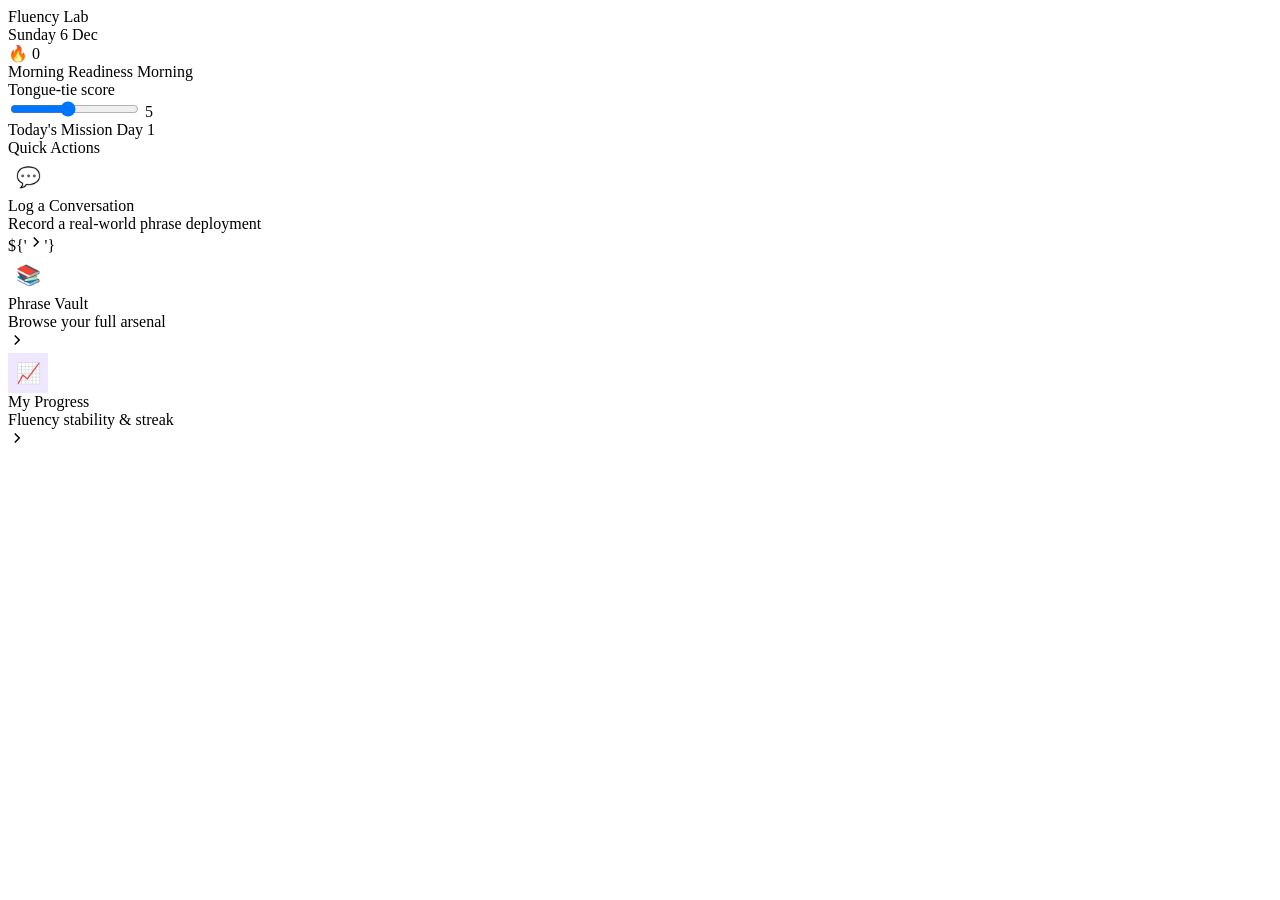
==== index.html @ 678315f2 "Add files via upload" ====
<!DOCTYPE html>
<html lang="en">
<head>
  <meta charset="UTF-8">
  <meta name="viewport" content="width=device-width, initial-scale=1.0, viewport-fit=cover">
  <meta name="theme-color" content="#0A0E1A">
  <meta name="apple-mobile-web-app-capable" content="yes">
  <meta name="apple-mobile-web-app-status-bar-style" content="black-translucent">
  <meta name="apple-mobile-web-app-title" content="Fluency Lab">
  <title>Fluency Lab</title>
  <link rel="manifest" href="manifest.json">
  <link rel="apple-touch-icon" href="assets/icons/icon-192.png">
  <link rel="stylesheet" href="css/design-system.css">
</head>
<body>
<div class="app-shell">

  <!-- HEADER -->
  <header class="app-header">
    <div>
      <div class="header-title">Fluency Lab</div>
      <div class="header-subtitle" id="headerDate"></div>
    </div>
    <div class="flex items-center gap-3">
      <span class="badge badge-teal" id="streakBadge">🔥 0</span>
    </div>
  </header>

  <!-- CONTENT -->
  <main class="app-content">

    <!-- MORNING STATUS -->
    <section class="card mb-4" id="morningCard">
      <div class="flex items-center justify-between mb-3">
        <span class="subheading">Morning Readiness</span>
        <span class="badge badge-muted" id="timeOfDayBadge">Morning</span>
      </div>

      <div class="flex items-center gap-3 mb-4">
        <div class="flex-1">
          <div class="body-sm text-secondary mb-2">Tongue-tie score</div>
          <div class="slider-wrap">
            <input type="range" class="slider" id="tongueTieSlider" min="1" max="10" value="5">
            <span class="slider-label" id="tongueTieValue">5</span>
          </div>
        </div>
      </div>

      <div id="warmupSection">
        <!-- Shows either warmup button or done state -->
      </div>
    </section>

    <!-- TODAY'S MISSION -->
    <section id="missionSection">
      <div class="section-header">
        <span class="section-title">Today's Mission</span>
        <span class="body-xs text-muted" id="dayCounter">Day 1</span>
      </div>

      <div id="missionContent">
        <!-- Populated by JS -->
      </div>
    </section>

    <!-- QUICK ACTIONS -->
    <section class="mt-6">
      <div class="section-header">
        <span class="section-title">Quick Actions</span>
      </div>

      <div class="list">
        <div class="list-item" onclick="NAV.go('log.html')">
          <div style="width:40px;height:40px;border-radius:var(--radius-md);background:var(--amber-glow);display:flex;align-items:center;justify-content:center;font-size:20px;">💬</div>
          <div class="list-item-content">
            <div class="list-item-title">Log a Conversation</div>
            <div class="list-item-subtitle">Record a real-world phrase deployment</div>
          </div>
          <div class="list-item-right">${'<svg width="18" height="18" viewBox="0 0 24 24" fill="none" stroke="currentColor" stroke-width="2"><polyline points="9 18 15 12 9 6"/></svg>'}</div>
        </div>

        <div class="list-item" onclick="NAV.go('phrases.html')">
          <div style="width:40px;height:40px;border-radius:var(--radius-md);background:var(--teal-glow);display:flex;align-items:center;justify-content:center;font-size:20px;">📚</div>
          <div class="list-item-content">
            <div class="list-item-title">Phrase Vault</div>
            <div class="list-item-subtitle">Browse your full arsenal</div>
          </div>
          <div class="list-item-right"><svg width="18" height="18" viewBox="0 0 24 24" fill="none" stroke="currentColor" stroke-width="2"><polyline points="9 18 15 12 9 6"/></svg></div>
        </div>

        <div class="list-item" onclick="NAV.go('progress.html')">
          <div style="width:40px;height:40px;border-radius:var(--radius-md);background:rgba(139,92,246,0.15);display:flex;align-items:center;justify-content:center;font-size:20px;">📈</div>
          <div class="list-item-content">
            <div class="list-item-title">My Progress</div>
            <div class="list-item-subtitle">Fluency stability & streak</div>
          </div>
          <div class="list-item-right"><svg width="18" height="18" viewBox="0 0 24 24" fill="none" stroke="currentColor" stroke-width="2"><polyline points="9 18 15 12 9 6"/></svg></div>
        </div>
      </div>
    </section>

  </main>

  <!-- TAB BAR -->
  <div id="tabBar"></div>

</div>

<script src="js/app.js"></script>
<script src="js/airtable.js"></script>
<script src="js/audio.js"></script>
<script>
document.addEventListener('DOMContentLoaded', async () => {

  // ─── HEADER DATE ───────────────────────────
  document.getElementById('headerDate').textContent =
    new Date().toLocaleDateString('en-IN', { weekday: 'long', month: 'short', day: 'numeric' });
  document.getElementById('timeOfDayBadge').textContent = TIME.timeOfDay();
  document.getElementById('streakBadge').textContent = `🔥 ${STORE.getStreak()}`;

  // ─── TAB BAR ───────────────────────────────
  document.getElementById('tabBar').innerHTML = buildTabBar('today');

  // ─── TONGUE TIE SLIDER ─────────────────────
  const slider = document.getElementById('tongueTieSlider');
  const sliderVal = document.getElementById('tongueTieValue');
  const savedScore = STORE.getTongueTieScore();
  if (savedScore) { slider.value = savedScore; sliderVal.textContent = savedScore; }

  slider.addEventListener('input', () => {
    sliderVal.textContent = slider.value;
    STORE.setTongueTieScore(parseInt(slider.value));
  });

  // ─── WARMUP STATUS ─────────────────────────
  const warmupDone = STORE.getWarmupDone();
  const warmupSection = document.getElementById('warmupSection');

  if (warmupDone) {
    warmupSection.innerHTML = `
      <div class="flex items-center gap-2" style="color:var(--teal);">
        <svg width="18" height="18" viewBox="0 0 24 24" fill="none" stroke="currentColor" stroke-width="2.5">
          <polyline points="20 6 9 17 4 12"/>
        </svg>
        <span class="body-sm" style="color:var(--teal);">Warm-up complete</span>
      </div>
    `;
  } else {
    warmupSection.innerHTML = `
      <button class="btn btn-secondary w-full" onclick="NAV.go('warmup.html')">
        🌅 Start Morning Warm-Up
      </button>
    `;
  }

  // ─── TODAY'S MISSION ───────────────────────
  const missionContent = document.getElementById('missionContent');
  showLoading(missionContent, 'Loading your mission...');

  try {
    const mission = await AIRTABLE.getTodayMission();

    if (!mission) {
      missionContent.innerHTML = `
        <div class="card">
          <div class="empty-state" style="padding: 2rem 0;">
            <div class="empty-icon">📋</div>
            <p class="empty-title">No mission yet</p>
            <p class="empty-description">Your daily mission will appear here once set up in Airtable.</p>
          </div>
        </div>
      `;
      return;
    }

    const f = mission.fields;

    // Fetch linked character and phrases
    const [character, phrases, situation] = await Promise.all([
      f['Today\'s Character']?.[0] ? AIRTABLE.getCharacterById(f['Today\'s Character'][0]) : null,
      AIRTABLE.getTodayPhrases(),
      f['Today\'s Situation']?.[0] ? AIRTABLE.getSituationById(f['Today\'s Situation'][0]) : null,
    ]);

    const charName = character?.fields?.['Character Name'] || 'Patrick Jane';
    const charArchetype = character?.fields?.['Archetype Title'] || 'The Charming Consultant';
    const weekNum = character?.fields?.['Week Assigned'] || 1;
    const sitName = situation?.fields?.['Situation Name'] || 'Difficult Client Call';
    const sitDiff = situation?.fields?.['Difficulty Level'] || 'Medium';

    document.getElementById('dayCounter').textContent =
      `Week ${weekNum} · ${TIME.timeOfDay()}`;

    missionContent.innerHTML = `
      <div class="card-teal fade-in">

        <!-- Character -->
        <div class="flex items-center gap-3 mb-4">
          <div style="width:52px;height:52px;border-radius:var(--radius-md);background:var(--navy);display:flex;align-items:center;justify-content:center;font-size:28px;border:1px solid var(--navy-border);">🎭</div>
          <div>
            <div class="heading">${charName}</div>
            <div class="body-sm text-secondary">${charArchetype}</div>
          </div>
          <div class="badge badge-teal ml-auto">Week ${weekNum}</div>
        </div>

        <!-- Today's Phrases -->
        <div class="mb-4">
          <div class="subheading mb-2">Today's Phrases</div>
          <div class="list" style="gap:var(--space-2);">
            ${phrases.map(p => `
              <div style="display:flex;align-items:center;gap:var(--space-2);padding:var(--space-2) 0;">
                <div style="width:6px;height:6px;border-radius:50%;background:var(--teal);flex-shrink:0;"></div>
                <span class="body-sm">${p.fields['Phrase Text']}</span>
              </div>
            `).join('')}
          </div>
        </div>

        <div class="divider"></div>

        <!-- Situation -->
        <div class="flex items-center justify-between mb-4">
          <div>
            <div class="subheading mb-1">Situation</div>
            <div class="body-md">${sitName}</div>
          </div>
          <div>${difficultyDots(sitDiff)}</div>
        </div>

        <!-- CTA -->
        <button class="btn btn-primary btn-lg" onclick="NAV.go('practice.html', { missionId: '${mission.id}' })">
          Start 15-Min Session →
        </button>
      </div>
    `;

  } catch (err) {
    showError(missionContent, 'Could not load today\'s mission.', () => location.reload());
    console.error(err);
  }

});
</script>
</body>
</html>
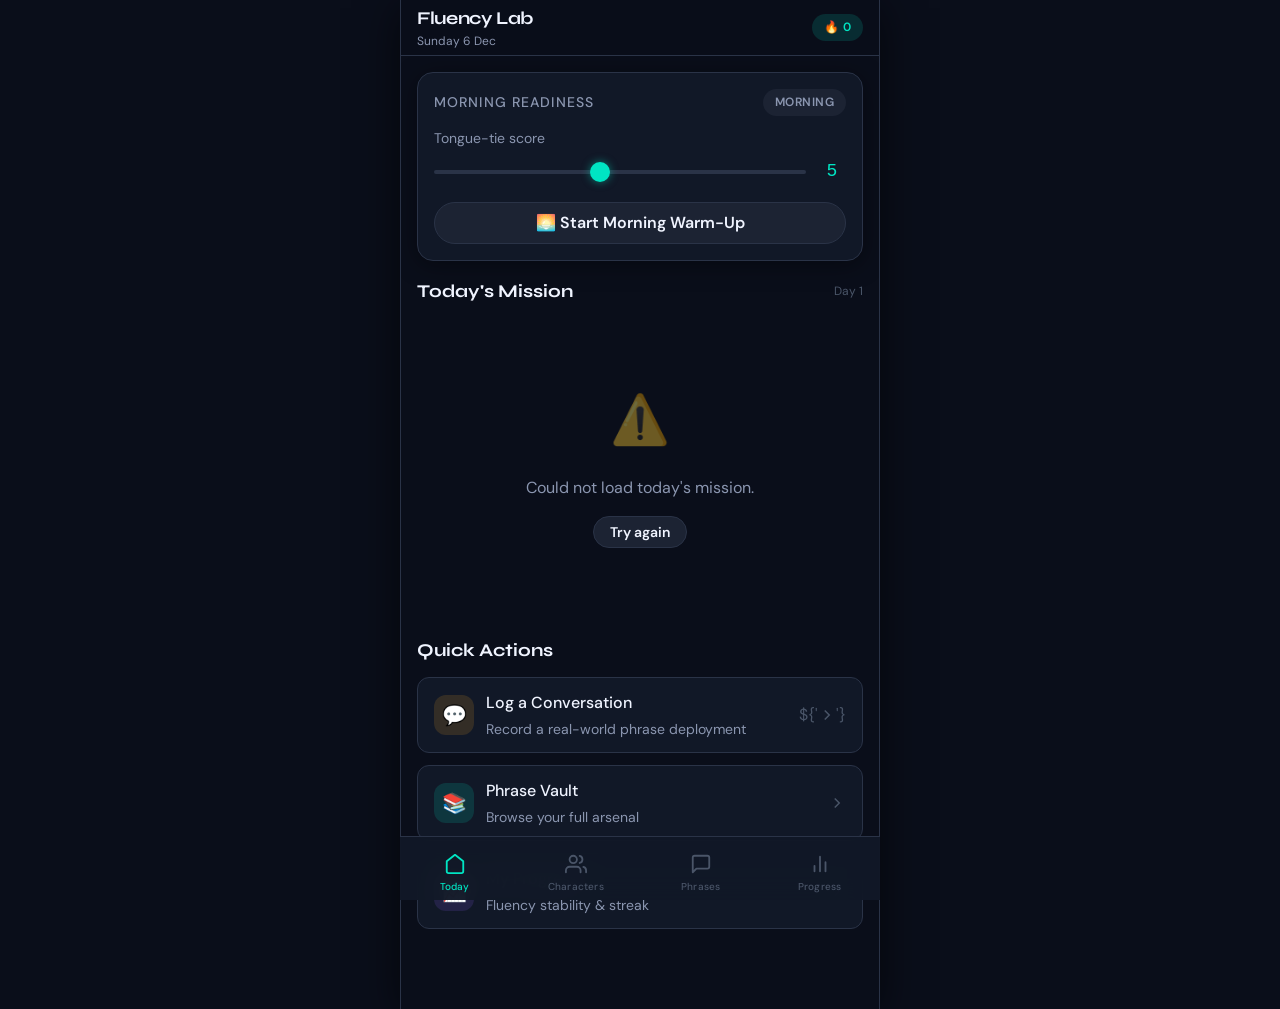
==== commit a9682851: "fix: correct CSS/JS file paths in index.html and warmup.html Files were uploaded flat to repo root b" ====
--- a/index.html
+++ b/index.html
@@ -10,7 +10,7 @@
   <title>Fluency Lab</title>
   <link rel="manifest" href="manifest.json">
   <link rel="apple-touch-icon" href="assets/icons/icon-192.png">
-  <link rel="stylesheet" href="css/design-system.css">
+  <link rel="stylesheet" href="design-system.css">
 </head>
 <body>
 <div class="app-shell">
@@ -106,9 +106,9 @@
 
 </div>
 
-<script src="js/app.js"></script>
-<script src="js/airtable.js"></script>
-<script src="js/audio.js"></script>
+<script src="app.js"></script>
+<script src="airtable.js"></script>
+<script src="audio.js"></script>
 <script>
 document.addEventListener('DOMContentLoaded', async () => {
 
--- a/design-system.css
+++ b/design-system.css
@@ -0,0 +1,1222 @@
+/* ============================================
+   FLUENCY LAB — DESIGN SYSTEM
+   Personal Voice Transformation App
+   ============================================ */
+
+/* FONTS */
+@import url('https://fonts.googleapis.com/css2?family=Syne:wght@400;600;700;800&family=DM+Sans:ital,wght@0,300;0,400;0,500;0,600;1,300&family=DM+Mono:wght@400;500&display=swap');
+
+/* ============================================
+   DESIGN TOKENS
+   ============================================ */
+:root {
+  /* Core Palette */
+  --navy:        #0A0E1A;   /* App background */
+  --navy-mid:    #111827;   /* Card background */
+  --navy-light:  #1C2333;   /* Elevated surface */
+  --navy-border: #2A3347;   /* Subtle borders */
+
+  /* Accent — Teal (primary action, progress) */
+  --teal:        #00E5C3;
+  --teal-dim:    #00B89C;
+  --teal-glow:   rgba(0, 229, 195, 0.15);
+  --teal-glow-strong: rgba(0, 229, 195, 0.25);
+
+  /* Accent — Amber (warnings, power phrases) */
+  --amber:       #F5A623;
+  --amber-dim:   #C47F0E;
+  --amber-glow:  rgba(245, 166, 35, 0.15);
+
+  /* Accent — Rose (pressure, hostile scenarios) */
+  --rose:        #FF4D6D;
+  --rose-glow:   rgba(255, 77, 109, 0.15);
+
+  /* Text */
+  --text-primary:   #F0F4FF;
+  --text-secondary: #8B96B0;
+  --text-muted:     #4A5568;
+  --text-inverse:   #0A0E1A;
+
+  /* Mastery Level Colors */
+  --mastery-new:         #4A5568;
+  --mastery-learning:    #3B82F6;
+  --mastery-practicing:  #8B5CF6;
+  --mastery-deployed:    #F5A623;
+  --mastery-muscle:      #00E5C3;
+  --mastery-signature:   #FFD700;
+
+  /* Typography */
+  --font-display: 'Syne', sans-serif;
+  --font-body:    'DM Sans', sans-serif;
+  --font-mono:    'DM Mono', monospace;
+
+  /* Type Scale */
+  --text-xs:   0.75rem;    /* 12px */
+  --text-sm:   0.875rem;   /* 14px */
+  --text-base: 1rem;       /* 16px */
+  --text-lg:   1.125rem;   /* 18px */
+  --text-xl:   1.25rem;    /* 20px */
+  --text-2xl:  1.5rem;     /* 24px */
+  --text-3xl:  1.875rem;   /* 30px */
+  --text-4xl:  2.25rem;    /* 36px */
+
+  /* Spacing */
+  --space-1:  0.25rem;
+  --space-2:  0.5rem;
+  --space-3:  0.75rem;
+  --space-4:  1rem;
+  --space-5:  1.25rem;
+  --space-6:  1.5rem;
+  --space-8:  2rem;
+  --space-10: 2.5rem;
+  --space-12: 3rem;
+  --space-16: 4rem;
+
+  /* Border Radius */
+  --radius-sm:   6px;
+  --radius-md:   12px;
+  --radius-lg:   16px;
+  --radius-xl:   24px;
+  --radius-full: 9999px;
+
+  /* Shadows */
+  --shadow-teal:  0 0 20px rgba(0, 229, 195, 0.2);
+  --shadow-amber: 0 0 20px rgba(245, 166, 35, 0.2);
+  --shadow-card:  0 4px 24px rgba(0, 0, 0, 0.4);
+  --shadow-float: 0 8px 40px rgba(0, 0, 0, 0.6);
+
+  /* Transitions */
+  --transition-fast:   150ms ease;
+  --transition-base:   250ms ease;
+  --transition-slow:   400ms ease;
+
+  /* Mobile Safe Areas */
+  --safe-top:    env(safe-area-inset-top);
+  --safe-bottom: env(safe-area-inset-bottom);
+
+  /* App Shell */
+  --header-height:  56px;
+  --tab-bar-height: 64px;
+  --content-max:    480px;
+}
+
+/* ============================================
+   RESET + BASE
+   ============================================ */
+*, *::before, *::after {
+  box-sizing: border-box;
+  margin: 0;
+  padding: 0;
+  -webkit-tap-highlight-color: transparent;
+}
+
+html {
+  font-size: 16px;
+  -webkit-text-size-adjust: 100%;
+  scroll-behavior: smooth;
+}
+
+body {
+  font-family: var(--font-body);
+  font-size: var(--text-base);
+  font-weight: 400;
+  line-height: 1.6;
+  color: var(--text-primary);
+  background-color: var(--navy);
+  min-height: 100vh;
+  min-height: 100dvh;
+  overflow-x: hidden;
+  -webkit-font-smoothing: antialiased;
+  -moz-osx-font-smoothing: grayscale;
+}
+
+img, video {
+  max-width: 100%;
+  display: block;
+}
+
+a {
+  color: inherit;
+  text-decoration: none;
+}
+
+button {
+  font-family: var(--font-body);
+  cursor: pointer;
+  border: none;
+  background: none;
+}
+
+input, textarea, select {
+  font-family: var(--font-body);
+  font-size: var(--text-base);
+  color: var(--text-primary);
+}
+
+/* ============================================
+   APP SHELL
+   ============================================ */
+.app-shell {
+  max-width: var(--content-max);
+  margin: 0 auto;
+  min-height: 100dvh;
+  display: flex;
+  flex-direction: column;
+  position: relative;
+}
+
+/* Header */
+.app-header {
+  position: sticky;
+  top: 0;
+  z-index: 100;
+  height: var(--header-height);
+  background: rgba(10, 14, 26, 0.92);
+  backdrop-filter: blur(12px);
+  -webkit-backdrop-filter: blur(12px);
+  border-bottom: 1px solid var(--navy-border);
+  display: flex;
+  align-items: center;
+  justify-content: space-between;
+  padding: 0 var(--space-4);
+  padding-top: var(--safe-top);
+}
+
+.header-title {
+  font-family: var(--font-display);
+  font-size: var(--text-lg);
+  font-weight: 700;
+  color: var(--text-primary);
+  letter-spacing: -0.02em;
+}
+
+.header-subtitle {
+  font-size: var(--text-xs);
+  color: var(--text-secondary);
+  font-weight: 400;
+}
+
+/* Main Content */
+.app-content {
+  flex: 1;
+  padding: var(--space-4);
+  padding-bottom: calc(var(--tab-bar-height) + var(--space-4) + var(--safe-bottom));
+  overflow-y: auto;
+}
+
+/* Tab Bar */
+.tab-bar {
+  position: fixed;
+  bottom: 0;
+  left: 50%;
+  transform: translateX(-50%);
+  width: 100%;
+  max-width: var(--content-max);
+  height: calc(var(--tab-bar-height) + var(--safe-bottom));
+  background: rgba(17, 24, 39, 0.96);
+  backdrop-filter: blur(12px);
+  -webkit-backdrop-filter: blur(12px);
+  border-top: 1px solid var(--navy-border);
+  display: flex;
+  align-items: flex-start;
+  justify-content: space-around;
+  padding-top: var(--space-2);
+  padding-bottom: var(--safe-bottom);
+  z-index: 100;
+}
+
+.tab-item {
+  display: flex;
+  flex-direction: column;
+  align-items: center;
+  gap: var(--space-1);
+  padding: var(--space-2) var(--space-4);
+  border-radius: var(--radius-md);
+  transition: all var(--transition-fast);
+  color: var(--text-muted);
+  min-width: 64px;
+}
+
+.tab-item.active {
+  color: var(--teal);
+}
+
+.tab-item svg {
+  width: 22px;
+  height: 22px;
+}
+
+.tab-label {
+  font-size: 10px;
+  font-weight: 500;
+  letter-spacing: 0.02em;
+}
+
+/* ============================================
+   TYPOGRAPHY
+   ============================================ */
+.display-lg {
+  font-family: var(--font-display);
+  font-size: var(--text-4xl);
+  font-weight: 800;
+  line-height: 1.1;
+  letter-spacing: -0.03em;
+}
+
+.display-md {
+  font-family: var(--font-display);
+  font-size: var(--text-3xl);
+  font-weight: 700;
+  line-height: 1.15;
+  letter-spacing: -0.02em;
+}
+
+.display-sm {
+  font-family: var(--font-display);
+  font-size: var(--text-2xl);
+  font-weight: 700;
+  line-height: 1.2;
+  letter-spacing: -0.02em;
+}
+
+.heading {
+  font-family: var(--font-display);
+  font-size: var(--text-xl);
+  font-weight: 600;
+  line-height: 1.3;
+}
+
+.subheading {
+  font-size: var(--text-sm);
+  font-weight: 500;
+  color: var(--text-secondary);
+  text-transform: uppercase;
+  letter-spacing: 0.08em;
+}
+
+.body-lg { font-size: var(--text-lg); line-height: 1.6; }
+.body-md { font-size: var(--text-base); line-height: 1.6; }
+.body-sm { font-size: var(--text-sm); line-height: 1.5; }
+.body-xs { font-size: var(--text-xs); line-height: 1.4; }
+
+.mono {
+  font-family: var(--font-mono);
+  font-size: var(--text-sm);
+}
+
+.text-teal   { color: var(--teal); }
+.text-amber  { color: var(--amber); }
+.text-rose   { color: var(--rose); }
+.text-muted  { color: var(--text-muted); }
+.text-secondary { color: var(--text-secondary); }
+
+/* ============================================
+   CARDS
+   ============================================ */
+.card {
+  background: var(--navy-mid);
+  border: 1px solid var(--navy-border);
+  border-radius: var(--radius-lg);
+  padding: var(--space-4);
+  box-shadow: var(--shadow-card);
+}
+
+.card-elevated {
+  background: var(--navy-light);
+  border: 1px solid var(--navy-border);
+  border-radius: var(--radius-lg);
+  padding: var(--space-4);
+  box-shadow: var(--shadow-float);
+}
+
+.card-teal {
+  background: var(--navy-mid);
+  border: 1px solid var(--teal-dim);
+  border-radius: var(--radius-lg);
+  padding: var(--space-4);
+  box-shadow: var(--shadow-teal);
+}
+
+.card-amber {
+  background: var(--navy-mid);
+  border: 1px solid var(--amber-dim);
+  border-radius: var(--radius-lg);
+  padding: var(--space-4);
+  box-shadow: var(--shadow-amber);
+}
+
+/* Glass card */
+.card-glass {
+  background: rgba(28, 35, 51, 0.7);
+  backdrop-filter: blur(12px);
+  -webkit-backdrop-filter: blur(12px);
+  border: 1px solid rgba(255, 255, 255, 0.06);
+  border-radius: var(--radius-lg);
+  padding: var(--space-4);
+}
+
+/* ============================================
+   BUTTONS
+   ============================================ */
+.btn {
+  display: inline-flex;
+  align-items: center;
+  justify-content: center;
+  gap: var(--space-2);
+  padding: var(--space-3) var(--space-6);
+  border-radius: var(--radius-full);
+  font-size: var(--text-base);
+  font-weight: 600;
+  font-family: var(--font-body);
+  line-height: 1;
+  transition: all var(--transition-base);
+  cursor: pointer;
+  border: none;
+  white-space: nowrap;
+  user-select: none;
+}
+
+.btn-primary {
+  background: var(--teal);
+  color: var(--text-inverse);
+  box-shadow: 0 0 24px rgba(0, 229, 195, 0.3);
+}
+
+.btn-primary:hover, .btn-primary:active {
+  background: var(--teal-dim);
+  box-shadow: 0 0 32px rgba(0, 229, 195, 0.4);
+  transform: translateY(-1px);
+}
+
+.btn-primary:active {
+  transform: translateY(0);
+}
+
+.btn-secondary {
+  background: var(--navy-light);
+  color: var(--text-primary);
+  border: 1px solid var(--navy-border);
+}
+
+.btn-secondary:hover, .btn-secondary:active {
+  background: var(--navy-border);
+  border-color: var(--text-muted);
+}
+
+.btn-outline-teal {
+  background: transparent;
+  color: var(--teal);
+  border: 1px solid var(--teal);
+}
+
+.btn-outline-teal:hover {
+  background: var(--teal-glow);
+}
+
+.btn-amber {
+  background: var(--amber);
+  color: var(--text-inverse);
+  box-shadow: 0 0 24px rgba(245, 166, 35, 0.3);
+}
+
+.btn-danger {
+  background: var(--rose);
+  color: white;
+}
+
+.btn-lg {
+  padding: var(--space-4) var(--space-8);
+  font-size: var(--text-lg);
+  width: 100%;
+}
+
+.btn-sm {
+  padding: var(--space-2) var(--space-4);
+  font-size: var(--text-sm);
+}
+
+.btn-icon {
+  width: 44px;
+  height: 44px;
+  padding: 0;
+  border-radius: var(--radius-full);
+}
+
+.btn:disabled {
+  opacity: 0.4;
+  cursor: not-allowed;
+  transform: none !important;
+}
+
+/* ============================================
+   RECORD BUTTON (Special)
+   ============================================ */
+.record-btn {
+  width: 80px;
+  height: 80px;
+  border-radius: var(--radius-full);
+  background: var(--rose);
+  border: none;
+  cursor: pointer;
+  display: flex;
+  align-items: center;
+  justify-content: center;
+  transition: all var(--transition-base);
+  box-shadow: 0 0 0 0 rgba(255, 77, 109, 0.4);
+  position: relative;
+}
+
+.record-btn.recording {
+  animation: pulse-record 1.5s ease-in-out infinite;
+  background: var(--rose);
+}
+
+.record-btn.recording::before {
+  content: '';
+  position: absolute;
+  inset: -8px;
+  border-radius: var(--radius-full);
+  border: 2px solid var(--rose);
+  opacity: 0.4;
+  animation: pulse-ring 1.5s ease-in-out infinite;
+}
+
+@keyframes pulse-record {
+  0%, 100% { box-shadow: 0 0 0 0 rgba(255, 77, 109, 0.5); }
+  50%       { box-shadow: 0 0 0 16px rgba(255, 77, 109, 0); }
+}
+
+@keyframes pulse-ring {
+  0%   { transform: scale(1); opacity: 0.4; }
+  100% { transform: scale(1.3); opacity: 0; }
+}
+
+/* ============================================
+   PROGRESS BARS
+   ============================================ */
+.progress-track {
+  width: 100%;
+  height: 4px;
+  background: var(--navy-border);
+  border-radius: var(--radius-full);
+  overflow: hidden;
+}
+
+.progress-fill {
+  height: 100%;
+  background: var(--teal);
+  border-radius: var(--radius-full);
+  transition: width var(--transition-slow);
+}
+
+.progress-fill.amber { background: var(--amber); }
+.progress-fill.rose  { background: var(--rose); }
+
+/* Stepped Progress */
+.step-progress {
+  display: flex;
+  gap: var(--space-2);
+  align-items: center;
+}
+
+.step-dot {
+  width: 8px;
+  height: 8px;
+  border-radius: var(--radius-full);
+  background: var(--navy-border);
+  transition: all var(--transition-base);
+}
+
+.step-dot.active   { background: var(--teal); width: 24px; }
+.step-dot.complete { background: var(--teal); }
+
+/* ============================================
+   BADGES + CHIPS
+   ============================================ */
+.badge {
+  display: inline-flex;
+  align-items: center;
+  gap: var(--space-1);
+  padding: var(--space-1) var(--space-3);
+  border-radius: var(--radius-full);
+  font-size: var(--text-xs);
+  font-weight: 600;
+  letter-spacing: 0.04em;
+  text-transform: uppercase;
+}
+
+.badge-teal   { background: var(--teal-glow);  color: var(--teal); }
+.badge-amber  { background: var(--amber-glow); color: var(--amber); }
+.badge-rose   { background: var(--rose-glow);  color: var(--rose); }
+.badge-muted  { background: var(--navy-light); color: var(--text-secondary); }
+
+/* Mastery badges */
+.badge-new         { background: rgba(74,85,104,0.2);  color: var(--mastery-new); }
+.badge-learning    { background: rgba(59,130,246,0.15); color: var(--mastery-learning); }
+.badge-practicing  { background: rgba(139,92,246,0.15); color: var(--mastery-practicing); }
+.badge-deployed    { background: rgba(245,166,35,0.15); color: var(--mastery-deployed); }
+.badge-muscle      { background: rgba(0,229,195,0.15);  color: var(--mastery-muscle); }
+.badge-signature   { background: rgba(255,215,0,0.15);  color: var(--mastery-signature); }
+
+/* Filter chips */
+.chip-group {
+  display: flex;
+  gap: var(--space-2);
+  overflow-x: auto;
+  scrollbar-width: none;
+  padding-bottom: var(--space-1);
+}
+
+.chip-group::-webkit-scrollbar { display: none; }
+
+.chip {
+  flex-shrink: 0;
+  padding: var(--space-2) var(--space-3);
+  border-radius: var(--radius-full);
+  font-size: var(--text-sm);
+  font-weight: 500;
+  background: var(--navy-light);
+  border: 1px solid var(--navy-border);
+  color: var(--text-secondary);
+  cursor: pointer;
+  transition: all var(--transition-fast);
+  white-space: nowrap;
+}
+
+.chip.active, .chip:hover {
+  background: var(--teal-glow);
+  border-color: var(--teal);
+  color: var(--teal);
+}
+
+/* ============================================
+   LISTS + LIST ITEMS
+   ============================================ */
+.list {
+  display: flex;
+  flex-direction: column;
+  gap: var(--space-3);
+}
+
+.list-item {
+  display: flex;
+  align-items: center;
+  gap: var(--space-3);
+  padding: var(--space-3) var(--space-4);
+  background: var(--navy-mid);
+  border: 1px solid var(--navy-border);
+  border-radius: var(--radius-md);
+  cursor: pointer;
+  transition: all var(--transition-fast);
+}
+
+.list-item:hover, .list-item:active {
+  border-color: var(--navy-light);
+  background: var(--navy-light);
+}
+
+.list-item-content {
+  flex: 1;
+  min-width: 0;
+}
+
+.list-item-title {
+  font-size: var(--text-base);
+  font-weight: 500;
+  color: var(--text-primary);
+  white-space: nowrap;
+  overflow: hidden;
+  text-overflow: ellipsis;
+}
+
+.list-item-subtitle {
+  font-size: var(--text-sm);
+  color: var(--text-secondary);
+  margin-top: 2px;
+}
+
+.list-item-right {
+  display: flex;
+  align-items: center;
+  color: var(--text-muted);
+}
+
+/* ============================================
+   CHARACTER AVATAR
+   ============================================ */
+.avatar {
+  width: 48px;
+  height: 48px;
+  border-radius: var(--radius-md);
+  object-fit: cover;
+  background: var(--navy-light);
+  flex-shrink: 0;
+}
+
+.avatar-sm {
+  width: 32px;
+  height: 32px;
+  border-radius: var(--radius-sm);
+}
+
+.avatar-lg {
+  width: 72px;
+  height: 72px;
+  border-radius: var(--radius-lg);
+}
+
+.avatar-xl {
+  width: 120px;
+  height: 120px;
+  border-radius: var(--radius-xl);
+}
+
+/* ============================================
+   FORM ELEMENTS
+   ============================================ */
+.input {
+  width: 100%;
+  padding: var(--space-3) var(--space-4);
+  background: var(--navy-light);
+  border: 1px solid var(--navy-border);
+  border-radius: var(--radius-md);
+  color: var(--text-primary);
+  font-size: var(--text-base);
+  transition: border-color var(--transition-fast);
+  outline: none;
+}
+
+.input:focus {
+  border-color: var(--teal);
+  box-shadow: 0 0 0 3px var(--teal-glow);
+}
+
+.input::placeholder {
+  color: var(--text-muted);
+}
+
+.textarea {
+  width: 100%;
+  padding: var(--space-3) var(--space-4);
+  background: var(--navy-light);
+  border: 1px solid var(--navy-border);
+  border-radius: var(--radius-md);
+  color: var(--text-primary);
+  font-size: var(--text-base);
+  resize: vertical;
+  min-height: 100px;
+  outline: none;
+  transition: border-color var(--transition-fast);
+}
+
+.textarea:focus {
+  border-color: var(--teal);
+  box-shadow: 0 0 0 3px var(--teal-glow);
+}
+
+/* Slider */
+.slider-wrap {
+  display: flex;
+  align-items: center;
+  gap: var(--space-3);
+}
+
+.slider {
+  flex: 1;
+  -webkit-appearance: none;
+  height: 4px;
+  background: var(--navy-border);
+  border-radius: var(--radius-full);
+  outline: none;
+}
+
+.slider::-webkit-slider-thumb {
+  -webkit-appearance: none;
+  width: 20px;
+  height: 20px;
+  border-radius: var(--radius-full);
+  background: var(--teal);
+  cursor: pointer;
+  box-shadow: 0 0 8px rgba(0,229,195,0.5);
+}
+
+.slider-label {
+  font-family: var(--font-mono);
+  font-size: var(--text-lg);
+  font-weight: 500;
+  color: var(--teal);
+  min-width: 28px;
+  text-align: center;
+}
+
+/* Checkbox */
+.checkbox-item {
+  display: flex;
+  align-items: center;
+  gap: var(--space-3);
+  padding: var(--space-3);
+  border-radius: var(--radius-md);
+  cursor: pointer;
+  transition: background var(--transition-fast);
+}
+
+.checkbox-item:hover { background: var(--navy-light); }
+
+.checkbox-box {
+  width: 22px;
+  height: 22px;
+  border-radius: var(--radius-sm);
+  border: 2px solid var(--navy-border);
+  display: flex;
+  align-items: center;
+  justify-content: center;
+  flex-shrink: 0;
+  transition: all var(--transition-fast);
+}
+
+.checkbox-item.checked .checkbox-box {
+  background: var(--teal);
+  border-color: var(--teal);
+}
+
+.checkbox-text {
+  font-size: var(--text-base);
+  color: var(--text-primary);
+}
+
+.checkbox-item.checked .checkbox-text {
+  color: var(--text-secondary);
+  text-decoration: line-through;
+}
+
+/* Toggle buttons */
+.toggle-group {
+  display: flex;
+  gap: var(--space-2);
+}
+
+.toggle-btn {
+  flex: 1;
+  padding: var(--space-2) var(--space-3);
+  border-radius: var(--radius-md);
+  border: 1px solid var(--navy-border);
+  background: var(--navy-light);
+  color: var(--text-secondary);
+  font-size: var(--text-sm);
+  font-weight: 500;
+  cursor: pointer;
+  transition: all var(--transition-fast);
+  text-align: center;
+}
+
+.toggle-btn.active {
+  background: var(--teal-glow);
+  border-color: var(--teal);
+  color: var(--teal);
+}
+
+/* ============================================
+   AUDIO PLAYER
+   ============================================ */
+.audio-player {
+  display: flex;
+  align-items: center;
+  gap: var(--space-3);
+  padding: var(--space-3) var(--space-4);
+  background: var(--navy-light);
+  border: 1px solid var(--navy-border);
+  border-radius: var(--radius-md);
+}
+
+.audio-play-btn {
+  width: 36px;
+  height: 36px;
+  border-radius: var(--radius-full);
+  background: var(--teal);
+  color: var(--text-inverse);
+  display: flex;
+  align-items: center;
+  justify-content: center;
+  flex-shrink: 0;
+  cursor: pointer;
+  border: none;
+  transition: all var(--transition-fast);
+}
+
+.audio-play-btn:hover { background: var(--teal-dim); }
+
+.audio-waveform {
+  flex: 1;
+  height: 4px;
+  background: var(--navy-border);
+  border-radius: var(--radius-full);
+  position: relative;
+  overflow: hidden;
+}
+
+.audio-progress {
+  height: 100%;
+  background: var(--teal);
+  border-radius: var(--radius-full);
+  transition: width 0.1s linear;
+}
+
+.audio-duration {
+  font-family: var(--font-mono);
+  font-size: var(--text-xs);
+  color: var(--text-muted);
+  white-space: nowrap;
+}
+
+/* ============================================
+   SESSION STEP INDICATOR
+   ============================================ */
+.session-header {
+  display: flex;
+  flex-direction: column;
+  gap: var(--space-2);
+  margin-bottom: var(--space-6);
+}
+
+.session-step-label {
+  font-size: var(--text-xs);
+  color: var(--text-muted);
+  text-transform: uppercase;
+  letter-spacing: 0.08em;
+  font-weight: 500;
+}
+
+.session-title {
+  font-family: var(--font-display);
+  font-size: var(--text-2xl);
+  font-weight: 700;
+  color: var(--text-primary);
+}
+
+/* ============================================
+   PHRASE CARD (SIGNATURE ELEMENT)
+   ============================================ */
+.phrase-card {
+  background: var(--navy-light);
+  border: 1px solid var(--navy-border);
+  border-radius: var(--radius-xl);
+  padding: var(--space-6);
+  position: relative;
+  overflow: hidden;
+}
+
+.phrase-card::before {
+  content: '"';
+  position: absolute;
+  top: -20px;
+  left: var(--space-4);
+  font-family: var(--font-display);
+  font-size: 120px;
+  color: var(--teal);
+  opacity: 0.06;
+  line-height: 1;
+  pointer-events: none;
+}
+
+.phrase-text {
+  font-family: var(--font-display);
+  font-size: var(--text-2xl);
+  font-weight: 700;
+  color: var(--text-primary);
+  line-height: 1.3;
+  position: relative;
+  z-index: 1;
+}
+
+.phrase-text .ellipsis {
+  color: var(--teal);
+}
+
+/* ============================================
+   STAT CARDS
+   ============================================ */
+.stat-grid {
+  display: grid;
+  grid-template-columns: 1fr 1fr;
+  gap: var(--space-3);
+}
+
+.stat-card {
+  background: var(--navy-mid);
+  border: 1px solid var(--navy-border);
+  border-radius: var(--radius-lg);
+  padding: var(--space-4);
+  display: flex;
+  flex-direction: column;
+  gap: var(--space-1);
+}
+
+.stat-value {
+  font-family: var(--font-display);
+  font-size: var(--text-3xl);
+  font-weight: 800;
+  color: var(--text-primary);
+  line-height: 1;
+}
+
+.stat-value.teal   { color: var(--teal); }
+.stat-value.amber  { color: var(--amber); }
+
+.stat-label {
+  font-size: var(--text-xs);
+  color: var(--text-muted);
+  text-transform: uppercase;
+  letter-spacing: 0.06em;
+  font-weight: 500;
+}
+
+.stat-delta {
+  font-size: var(--text-xs);
+  color: var(--teal);
+  font-weight: 500;
+}
+
+.stat-delta.negative { color: var(--rose); }
+
+/* ============================================
+   SECTION HEADERS
+   ============================================ */
+.section-header {
+  display: flex;
+  align-items: center;
+  justify-content: space-between;
+  margin-bottom: var(--space-3);
+}
+
+.section-title {
+  font-family: var(--font-display);
+  font-size: var(--text-lg);
+  font-weight: 700;
+  color: var(--text-primary);
+}
+
+.section-action {
+  font-size: var(--text-sm);
+  color: var(--teal);
+  font-weight: 500;
+  cursor: pointer;
+}
+
+/* ============================================
+   DIVIDERS
+   ============================================ */
+.divider {
+  height: 1px;
+  background: var(--navy-border);
+  margin: var(--space-4) 0;
+}
+
+/* ============================================
+   EMPTY STATES
+   ============================================ */
+.empty-state {
+  display: flex;
+  flex-direction: column;
+  align-items: center;
+  justify-content: center;
+  text-align: center;
+  padding: var(--space-16) var(--space-8);
+  gap: var(--space-4);
+}
+
+.empty-icon {
+  font-size: 48px;
+  opacity: 0.4;
+}
+
+.empty-title {
+  font-family: var(--font-display);
+  font-size: var(--text-xl);
+  font-weight: 700;
+  color: var(--text-primary);
+}
+
+.empty-description {
+  font-size: var(--text-base);
+  color: var(--text-secondary);
+  max-width: 280px;
+  line-height: 1.6;
+}
+
+/* ============================================
+   LOADING STATES
+   ============================================ */
+.skeleton {
+  background: linear-gradient(
+    90deg,
+    var(--navy-light) 25%,
+    var(--navy-border) 50%,
+    var(--navy-light) 75%
+  );
+  background-size: 200% 100%;
+  animation: skeleton-shimmer 1.5s infinite;
+  border-radius: var(--radius-md);
+}
+
+@keyframes skeleton-shimmer {
+  0%   { background-position: 200% 0; }
+  100% { background-position: -200% 0; }
+}
+
+.spinner {
+  width: 24px;
+  height: 24px;
+  border: 2px solid var(--navy-border);
+  border-top-color: var(--teal);
+  border-radius: var(--radius-full);
+  animation: spin 0.8s linear infinite;
+}
+
+@keyframes spin {
+  to { transform: rotate(360deg); }
+}
+
+/* ============================================
+   TOAST NOTIFICATIONS
+   ============================================ */
+.toast-container {
+  position: fixed;
+  top: calc(var(--header-height) + var(--space-4));
+  left: 50%;
+  transform: translateX(-50%);
+  z-index: 1000;
+  display: flex;
+  flex-direction: column;
+  gap: var(--space-2);
+  max-width: calc(var(--content-max) - var(--space-8));
+  width: 100%;
+  pointer-events: none;
+}
+
+.toast {
+  padding: var(--space-3) var(--space-4);
+  border-radius: var(--radius-md);
+  font-size: var(--text-sm);
+  font-weight: 500;
+  display: flex;
+  align-items: center;
+  gap: var(--space-2);
+  animation: toast-in 0.3s ease;
+  pointer-events: all;
+}
+
+.toast-success {
+  background: var(--teal-glow-strong);
+  border: 1px solid var(--teal);
+  color: var(--teal);
+}
+
+.toast-error {
+  background: var(--rose-glow);
+  border: 1px solid var(--rose);
+  color: var(--rose);
+}
+
+.toast-info {
+  background: var(--navy-light);
+  border: 1px solid var(--navy-border);
+  color: var(--text-primary);
+}
+
+@keyframes toast-in {
+  from { opacity: 0; transform: translateY(-8px); }
+  to   { opacity: 1; transform: translateY(0); }
+}
+
+/* ============================================
+   UTILITIES
+   ============================================ */
+.flex         { display: flex; }
+.flex-col     { flex-direction: column; }
+.items-center { align-items: center; }
+.items-start  { align-items: flex-start; }
+.justify-between { justify-content: space-between; }
+.justify-center  { justify-content: center; }
+.gap-1 { gap: var(--space-1); }
+.gap-2 { gap: var(--space-2); }
+.gap-3 { gap: var(--space-3); }
+.gap-4 { gap: var(--space-4); }
+.gap-6 { gap: var(--space-6); }
+.flex-1 { flex: 1; }
+.w-full { width: 100%; }
+.text-center { text-align: center; }
+.text-right  { text-align: right; }
+.mt-2 { margin-top: var(--space-2); }
+.mt-3 { margin-top: var(--space-3); }
+.mt-4 { margin-top: var(--space-4); }
+.mt-6 { margin-top: var(--space-6); }
+.mb-2 { margin-bottom: var(--space-2); }
+.mb-3 { margin-bottom: var(--space-3); }
+.mb-4 { margin-bottom: var(--space-4); }
+.mb-6 { margin-bottom: var(--space-6); }
+.p-4  { padding: var(--space-4); }
+.truncate {
+  white-space: nowrap;
+  overflow: hidden;
+  text-overflow: ellipsis;
+}
+.hidden { display: none !important; }
+.sr-only {
+  position: absolute;
+  width: 1px;
+  height: 1px;
+  overflow: hidden;
+  clip: rect(0,0,0,0);
+}
+
+/* ============================================
+   ANIMATIONS
+   ============================================ */
+.fade-in {
+  animation: fadeIn 0.3s ease;
+}
+
+@keyframes fadeIn {
+  from { opacity: 0; transform: translateY(8px); }
+  to   { opacity: 1; transform: translateY(0); }
+}
+
+.slide-up {
+  animation: slideUp 0.4s cubic-bezier(0.16, 1, 0.3, 1);
+}
+
+@keyframes slideUp {
+  from { opacity: 0; transform: translateY(24px); }
+  to   { opacity: 1; transform: translateY(0); }
+}
+
+/* Glow pulse for active elements */
+.glow-teal {
+  animation: glowTeal 2s ease-in-out infinite alternate;
+}
+
+@keyframes glowTeal {
+  from { box-shadow: 0 0 8px rgba(0,229,195,0.2); }
+  to   { box-shadow: 0 0 24px rgba(0,229,195,0.5); }
+}
+
+/* ============================================
+   RESPONSIVE (tablet)
+   ============================================ */
+@media (min-width: 480px) {
+  .app-shell {
+    border-left: 1px solid var(--navy-border);
+    border-right: 1px solid var(--navy-border);
+    box-shadow: var(--shadow-float);
+  }
+}
+
+/* ============================================
+   REDUCED MOTION
+   ============================================ */
+@media (prefers-reduced-motion: reduce) {
+  *, *::before, *::after {
+    animation-duration: 0.01ms !important;
+    transition-duration: 0.01ms !important;
+  }
+}
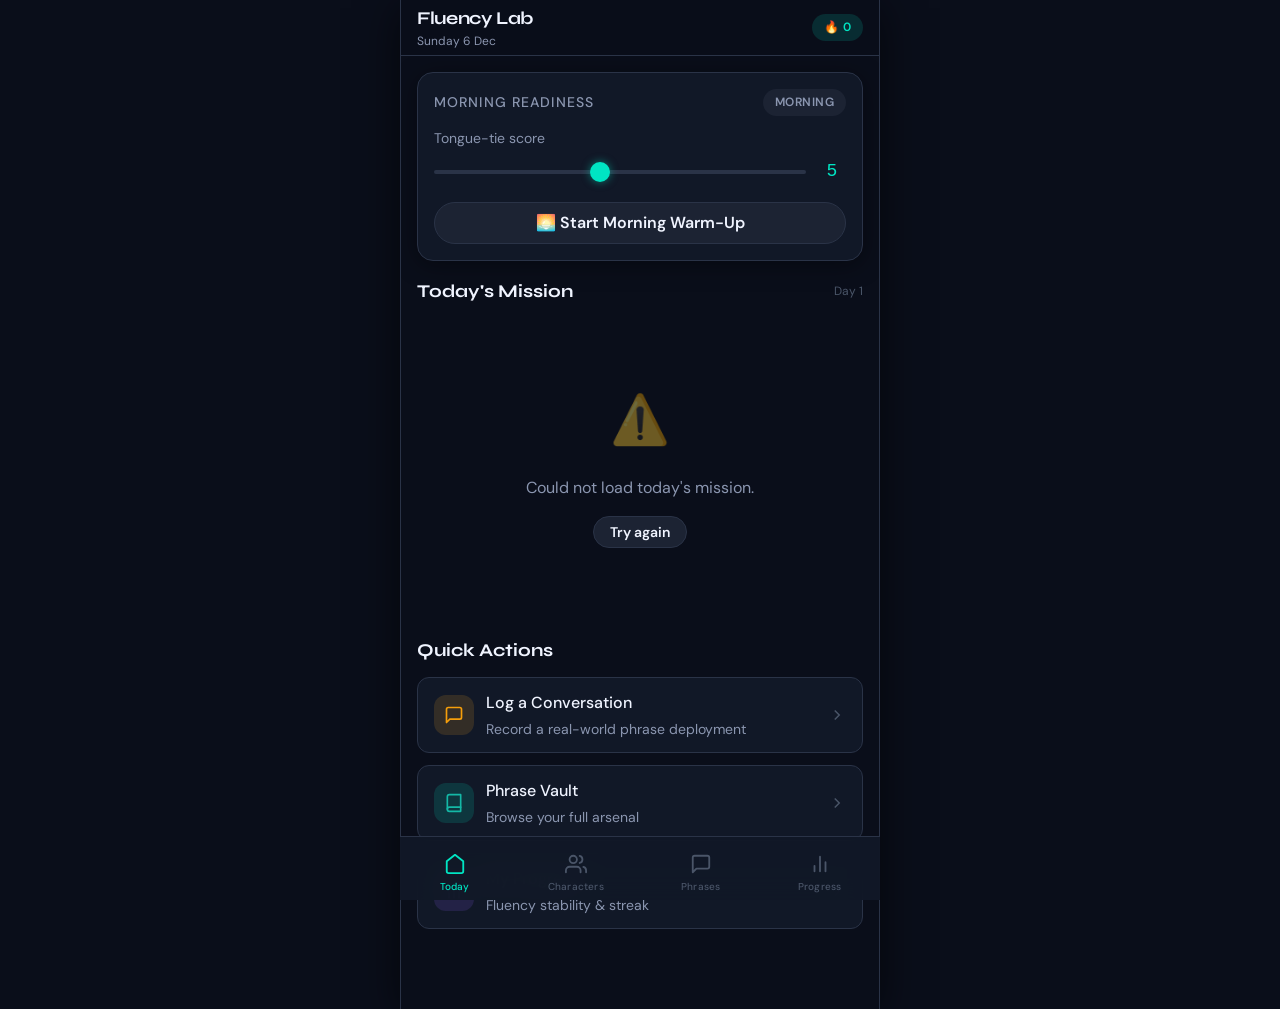
==== commit 9007eaf6: "fix: replace broken emoji icons with inline SVGs in Quick Actions Emoji glyphs (💬 📚 📈) render as gar" ====
--- a/index.html
+++ b/index.html
@@ -4,11 +4,13 @@
   <meta charset="UTF-8">
   <meta name="viewport" content="width=device-width, initial-scale=1.0, viewport-fit=cover">
   <meta name="theme-color" content="#0A0E1A">
+  <meta name="mobile-web-app-capable" content="yes">
   <meta name="apple-mobile-web-app-capable" content="yes">
   <meta name="apple-mobile-web-app-status-bar-style" content="black-translucent">
   <meta name="apple-mobile-web-app-title" content="Fluency Lab">
   <title>Fluency Lab</title>
   <link rel="manifest" href="manifest.json">
+  <link rel="icon" href="favicon.ico" type="image/x-icon">
   <link rel="apple-touch-icon" href="assets/icons/icon-192.png">
   <link rel="stylesheet" href="design-system.css">
 </head>
@@ -71,16 +73,16 @@
 
       <div class="list">
         <div class="list-item" onclick="NAV.go('log.html')">
-          <div style="width:40px;height:40px;border-radius:var(--radius-md);background:var(--amber-glow);display:flex;align-items:center;justify-content:center;font-size:20px;">💬</div>
+          <div style="width:40px;height:40px;border-radius:var(--radius-md);background:var(--amber-glow);display:flex;align-items:center;justify-content:center;"><svg width="20" height="20" viewBox="0 0 24 24" fill="none" stroke="#F59E0B" stroke-width="2" stroke-linecap="round" stroke-linejoin="round"><path d="M21 15a2 2 0 0 1-2 2H7l-4 4V5a2 2 0 0 1 2-2h14a2 2 0 0 1 2 2z"/></svg></div>
           <div class="list-item-content">
             <div class="list-item-title">Log a Conversation</div>
             <div class="list-item-subtitle">Record a real-world phrase deployment</div>
           </div>
-          <div class="list-item-right">${'<svg width="18" height="18" viewBox="0 0 24 24" fill="none" stroke="currentColor" stroke-width="2"><polyline points="9 18 15 12 9 6"/></svg>'}</div>
+          <div class="list-item-right"><svg width="18" height="18" viewBox="0 0 24 24" fill="none" stroke="currentColor" stroke-width="2"><polyline points="9 18 15 12 9 6"/></svg></div>
         </div>
 
         <div class="list-item" onclick="NAV.go('phrases.html')">
-          <div style="width:40px;height:40px;border-radius:var(--radius-md);background:var(--teal-glow);display:flex;align-items:center;justify-content:center;font-size:20px;">📚</div>
+          <div style="width:40px;height:40px;border-radius:var(--radius-md);background:var(--teal-glow);display:flex;align-items:center;justify-content:center;"><svg width="20" height="20" viewBox="0 0 24 24" fill="none" stroke="#14B8A6" stroke-width="2" stroke-linecap="round" stroke-linejoin="round"><path d="M4 19.5A2.5 2.5 0 0 1 6.5 17H20"/><path d="M6.5 2H20v20H6.5A2.5 2.5 0 0 1 4 19.5v-15A2.5 2.5 0 0 1 6.5 2z"/></svg></div>
           <div class="list-item-content">
             <div class="list-item-title">Phrase Vault</div>
             <div class="list-item-subtitle">Browse your full arsenal</div>
@@ -89,7 +91,7 @@
         </div>
 
         <div class="list-item" onclick="NAV.go('progress.html')">
-          <div style="width:40px;height:40px;border-radius:var(--radius-md);background:rgba(139,92,246,0.15);display:flex;align-items:center;justify-content:center;font-size:20px;">📈</div>
+          <div style="width:40px;height:40px;border-radius:var(--radius-md);background:rgba(139,92,246,0.15);display:flex;align-items:center;justify-content:center;"><svg width="20" height="20" viewBox="0 0 24 24" fill="none" stroke="#8B5CF6" stroke-width="2" stroke-linecap="round" stroke-linejoin="round"><line x1="18" y1="20" x2="18" y2="10"/><line x1="12" y1="20" x2="12" y2="4"/><line x1="6" y1="20" x2="6" y2="14"/></svg></div>
           <div class="list-item-content">
             <div class="list-item-title">My Progress</div>
             <div class="list-item-subtitle">Fluency stability & streak</div>
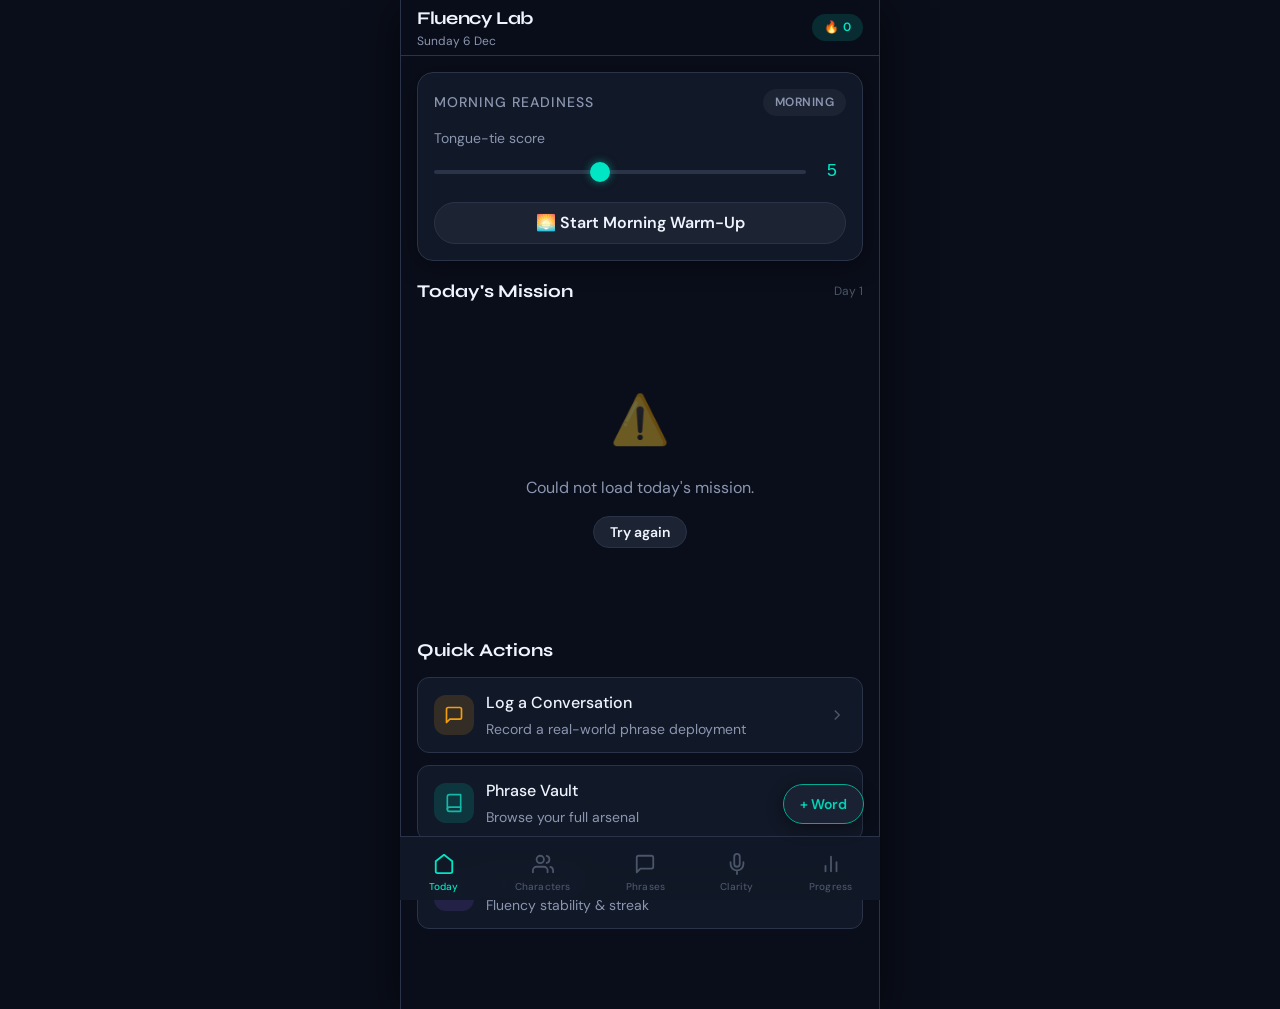
==== commit 97a834f8: "Fix PWA installability on GitHub Pages and add an install nudge manifest start_url and shortcuts wer" ====
--- a/index.html
+++ b/index.html
@@ -31,6 +31,9 @@
   <!-- CONTENT -->
   <main class="app-content">
 
+    <!-- INSTALL NUDGE (filled by app.js when installable) -->
+    <div id="installSlot"></div>
+
     <!-- MORNING STATUS -->
     <section class="card mb-4" id="morningCard">
       <div class="flex items-center justify-between mb-3">
@@ -178,9 +181,10 @@
     const f = mission.fields;
 
     // Fetch linked character and phrases
-    const [character, phrases, situation] = await Promise.all([
-      f['Today\'s Character']?.[0] ? AIRTABLE.getCharacterById(f['Today\'s Character'][0]) : null,
-      AIRTABLE.getTodayPhrases(),
+    const character = f['Today\'s Character']?.[0]
+      ? await AIRTABLE.getCharacterById(f['Today\'s Character'][0]) : null;
+    const [phrases, situation] = await Promise.all([
+      AIRTABLE.getTodayPhrases(character?.fields?.['Character Name']),
       f['Today\'s Situation']?.[0] ? AIRTABLE.getSituationById(f['Today\'s Situation'][0]) : null,
     ]);
 
--- a/design-system.css
+++ b/design-system.css
@@ -230,11 +230,11 @@
   flex-direction: column;
   align-items: center;
   gap: var(--space-1);
-  padding: var(--space-2) var(--space-4);
+  padding: var(--space-2) var(--space-3);
   border-radius: var(--radius-md);
   transition: all var(--transition-fast);
   color: var(--text-muted);
-  min-width: 64px;
+  min-width: 56px;
 }
 
 .tab-item.active {
@@ -1220,3 +1220,57 @@
     transition-duration: 0.01ms !important;
   }
 }
+
+
+/* ============================================
+   QUICK WORD CAPTURE (floating button + sheet)
+   ============================================ */
+.qw-wrap {
+  position: fixed; left: 50%; transform: translateX(-50%);
+  width: 100%; max-width: var(--content-max);
+  bottom: calc(var(--tab-bar-height) + var(--safe-bottom) + var(--space-3));
+  pointer-events: none; z-index: 150;
+}
+.qw-fab {
+  pointer-events: auto; float: right; margin-right: var(--space-4);
+  background: var(--navy-light); color: var(--teal);
+  border: 1px solid var(--teal-dim); border-radius: 999px;
+  padding: 10px 16px; font-family: var(--font-body); font-size: var(--text-sm); font-weight: 600;
+  box-shadow: 0 4px 18px rgba(0,0,0,0.45); opacity: 0.92; cursor: pointer;
+}
+.qw-fab:active { transform: scale(0.96); }
+.qw-backdrop {
+  pointer-events: auto; position: fixed; inset: 0; background: rgba(5,8,16,0.7);
+  display: flex; align-items: flex-end; justify-content: center; z-index: 300;
+}
+.qw-backdrop[hidden] { display: none; }
+.qw-sheet {
+  width: 100%; max-width: var(--content-max); background: var(--navy-mid);
+  border-top: 1px solid var(--navy-border); border-radius: 20px 20px 0 0;
+  padding: var(--space-5) var(--space-4) calc(var(--space-5) + var(--safe-bottom));
+  display: flex; flex-direction: column; gap: var(--space-3);
+}
+.qw-title { font-family: var(--font-display); font-size: var(--text-lg); font-weight: 700; }
+.qw-row { display: flex; gap: var(--space-2); }
+.qw-row .btn { flex: 1; }
+
+/* ============================================
+   CLARITY LAB
+   ============================================ */
+.read-text {
+  font-size: 1.2rem; line-height: 1.9; color: var(--text-primary);
+  letter-spacing: 0.01em; white-space: pre-line;
+}
+.cork-banner {
+  background: var(--amber-glow); border: 1px solid var(--amber-dim);
+  border-radius: var(--radius-md); padding: var(--space-3) var(--space-4);
+  color: var(--amber); font-size: var(--text-sm); line-height: 1.5;
+}
+.tip-list { margin: 0; padding-left: 1.1rem; color: var(--text-secondary); font-size: var(--text-sm); line-height: 1.7; }
+.word-chip {
+  display: inline-block; padding: 6px 12px; margin: 0 6px 8px 0; border-radius: 999px;
+  background: var(--navy-light); border: 1px solid var(--navy-border); color: var(--text-primary);
+  font-size: var(--text-sm); cursor: pointer;
+}
+.word-chip:active { border-color: var(--teal); }
+.chunks { font-family: var(--font-mono); color: var(--teal); font-size: var(--text-sm); }
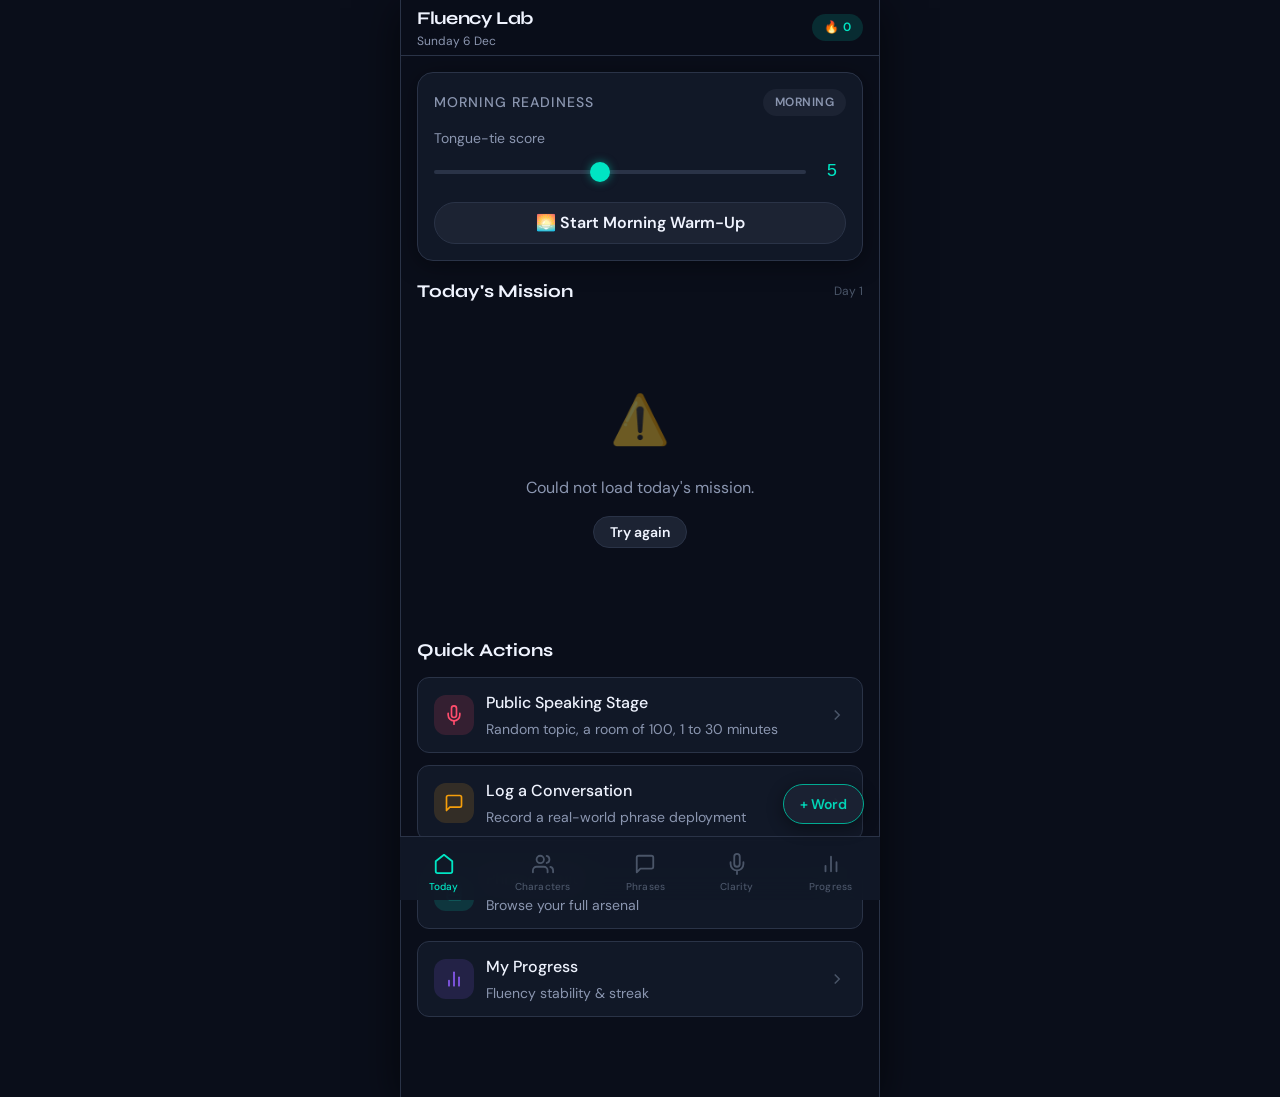
==== commit 32ea675a: "Expose Stage: home entry and offline cache Co-Authored-By: Claude Sonnet 5.5 <noreply@anthropic.com>" ====
--- a/index.html
+++ b/index.html
@@ -75,6 +75,15 @@
       </div>
 
       <div class="list">
+        <div class="list-item" onclick="NAV.go('stage.html')">
+          <div style="width:40px;height:40px;border-radius:var(--radius-md);background:rgba(255,77,109,0.15);display:flex;align-items:center;justify-content:center;"><svg width="20" height="20" viewBox="0 0 24 24" fill="none" stroke="#FF4D6D" stroke-width="2" stroke-linecap="round" stroke-linejoin="round"><path d="M12 1a3 3 0 0 0-3 3v8a3 3 0 0 0 6 0V4a3 3 0 0 0-3-3z"/><path d="M19 10v2a7 7 0 0 1-14 0v-2"/><line x1="12" y1="19" x2="12" y2="23"/></svg></div>
+          <div class="list-item-content">
+            <div class="list-item-title">Public Speaking Stage</div>
+            <div class="list-item-subtitle">Random topic, a room of 100, 1 to 30 minutes</div>
+          </div>
+          <div class="list-item-right"><svg width="18" height="18" viewBox="0 0 24 24" fill="none" stroke="currentColor" stroke-width="2"><polyline points="9 18 15 12 9 6"/></svg></div>
+        </div>
+
         <div class="list-item" onclick="NAV.go('log.html')">
           <div style="width:40px;height:40px;border-radius:var(--radius-md);background:var(--amber-glow);display:flex;align-items:center;justify-content:center;"><svg width="20" height="20" viewBox="0 0 24 24" fill="none" stroke="#F59E0B" stroke-width="2" stroke-linecap="round" stroke-linejoin="round"><path d="M21 15a2 2 0 0 1-2 2H7l-4 4V5a2 2 0 0 1 2-2h14a2 2 0 0 1 2 2z"/></svg></div>
           <div class="list-item-content">
